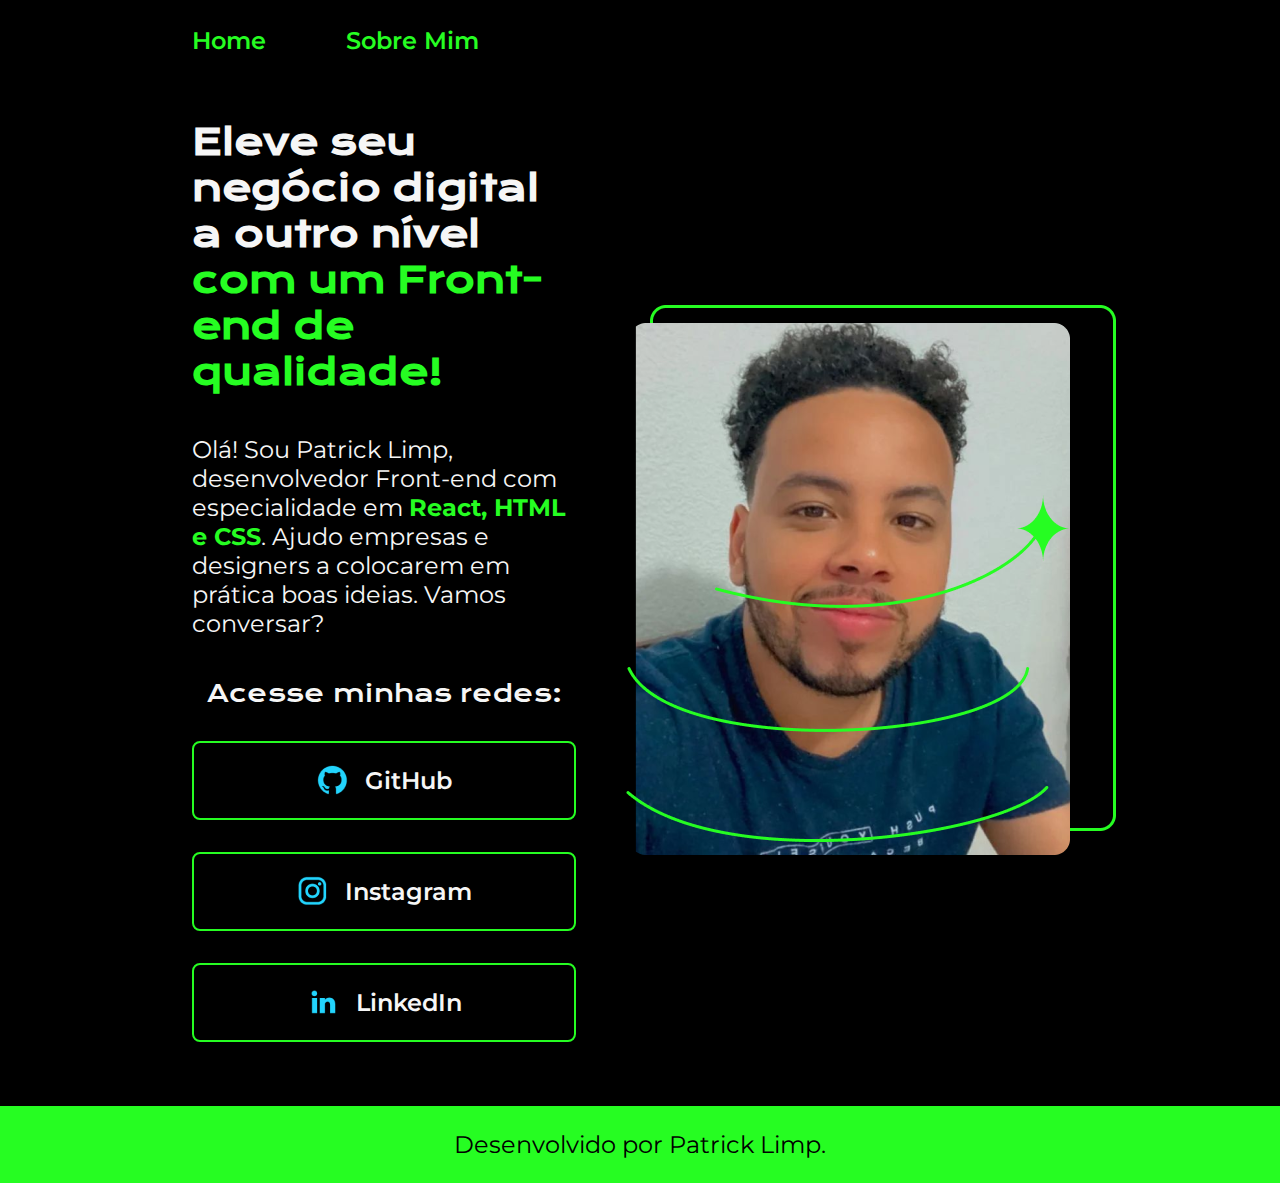
==== index.html @ c58f68d9 "Initial commit" ====
<!DOCTYPE html>
<html lang="pt-br">
<head>
    <meta charset="UTF-8">
    <meta http-equiv="X-UA-Compatible" content="IE=edge">
    <meta name="viewport" content="width=device-width, initial-scale=1.0">
    <title>Portifólio</title>
    <link rel="stylesheet" href="style.css">
</head>
<body>
    <header class="cabecalho">
        <nav class="cabecalho__menu">
            <a class="cabecalho__menu__link" href="index.html">Home</a>
            <a class="cabecalho__menu__link" href="">Sobre Mim</a>
        </nav>
    </header>
    <main class="apresentacao">
        <section class="apresentacao__conteudo">
            <h1 class="apresentacao__conteudo__titulo">Eleve seu negócio digital a outro nível <strong>com um Front-end de qualidade!</strong></h1>
            <p>Olá! Sou Patrick Limp, desenvolvedor Front-end com especialidade em <strong>React, HTML e CSS</strong>. Ajudo empresas e designers a colocarem em prática boas ideias. Vamos conversar?</p>
            <div>
                <h2 class="subtitulo">Acesse minhas redes:</h2>
                <a class="redessociais" href="">
                    <img src="assets/github.png" alt="ícone do github">
                    GitHub
                </a>
                <a class="redessociais" href="">
                    <img src="assets/instagram.png" alt="ícone do instagram">
                    Instagram
                </a>
                <a class="redessociais" href="">
                    <img src="assets/linkedin.png" alt="ícone do linkedin">
                    LinkedIn
                </a>
            </div>
        </section>
        <img src="assets/imagem.png" alt="Foto de Patrick Limp">
    </main>
    <footer class="rodape">
        <p>Desenvolvido por Patrick Limp.</p>
    </footer>
</body>
</html>
---- style.css ----
@import url('https://fonts.googleapis.com/css2?family=Krona+One&family=Parisienne&display=swap');
@import url('https://fonts.googleapis.com/css2?family=Montserrat:wght@400;600&display=swap');

*{
    margin: 0;
    padding: 0;
}

body {
    background-color: black;
    box-sizing: border-box;
    color: #F6F6F6;
    /* height: 100vh; */
}

strong {
    color: #26FD22;
}

.cabecalho {
    padding: 2% 0% 0% 15%;
}

.cabecalho__menu{
    font-family: 'Montserrat', sans-serif;
    font-weight: 600;
    font-size: 24px;
    display: flex;
    gap: 80px;
    
}

.cabecalho__menu__link {
    text-decoration: none;
    color: #26FD22;
}

.apresentacao {
    padding: 5% 15%;
    display: flex;
    align-items: center;
    justify-content: space-between;
    gap: 50px;
    
}

.apresentacao__conteudo {
    width: 615px;
    display: flex;
    flex-direction: column;
    gap: 40px;
}

.apresentacao__conteudo__titulo {
    font-size: 36px;
    font-family: 'Krona One', sans-serif;
}

p {
    font-size: 24px;
    font-family: 'Montserrat', sans-serif;
    
}

div {
    display: flex;
    flex-direction: column;
    justify-content: space-between;
    align-items: center;
    gap: 32px;
}

.subtitulo {
    font-family: 'Krona One', sans-serif;
    font-weight: 400;
    font-size: 24px;
}

.redessociais {
    /* background-color: #26FD22; */
    width: 380px;
    border: 2px solid #26FD22;
    text-align: center;
    display: flex;
    justify-content: center;
    align-items: center;
    gap: 16px;
    border-radius: 8px;
    font-size: 24px;
    padding: 21.5px 0;
    text-decoration: none;
    color: #F6F6F6;
    font-family: 'Montserrat', sans-serif;
    font-weight: 600;
}

a:hover {
    background-color: #272727;
}

.rodape {
    background-color: #26FD22;
    color: #000000;
    padding: 24px;
    text-align: center;
    font-family: 'Montserrat', sans-serif;
    font-size: 24px;
    font-weight: 400;

}
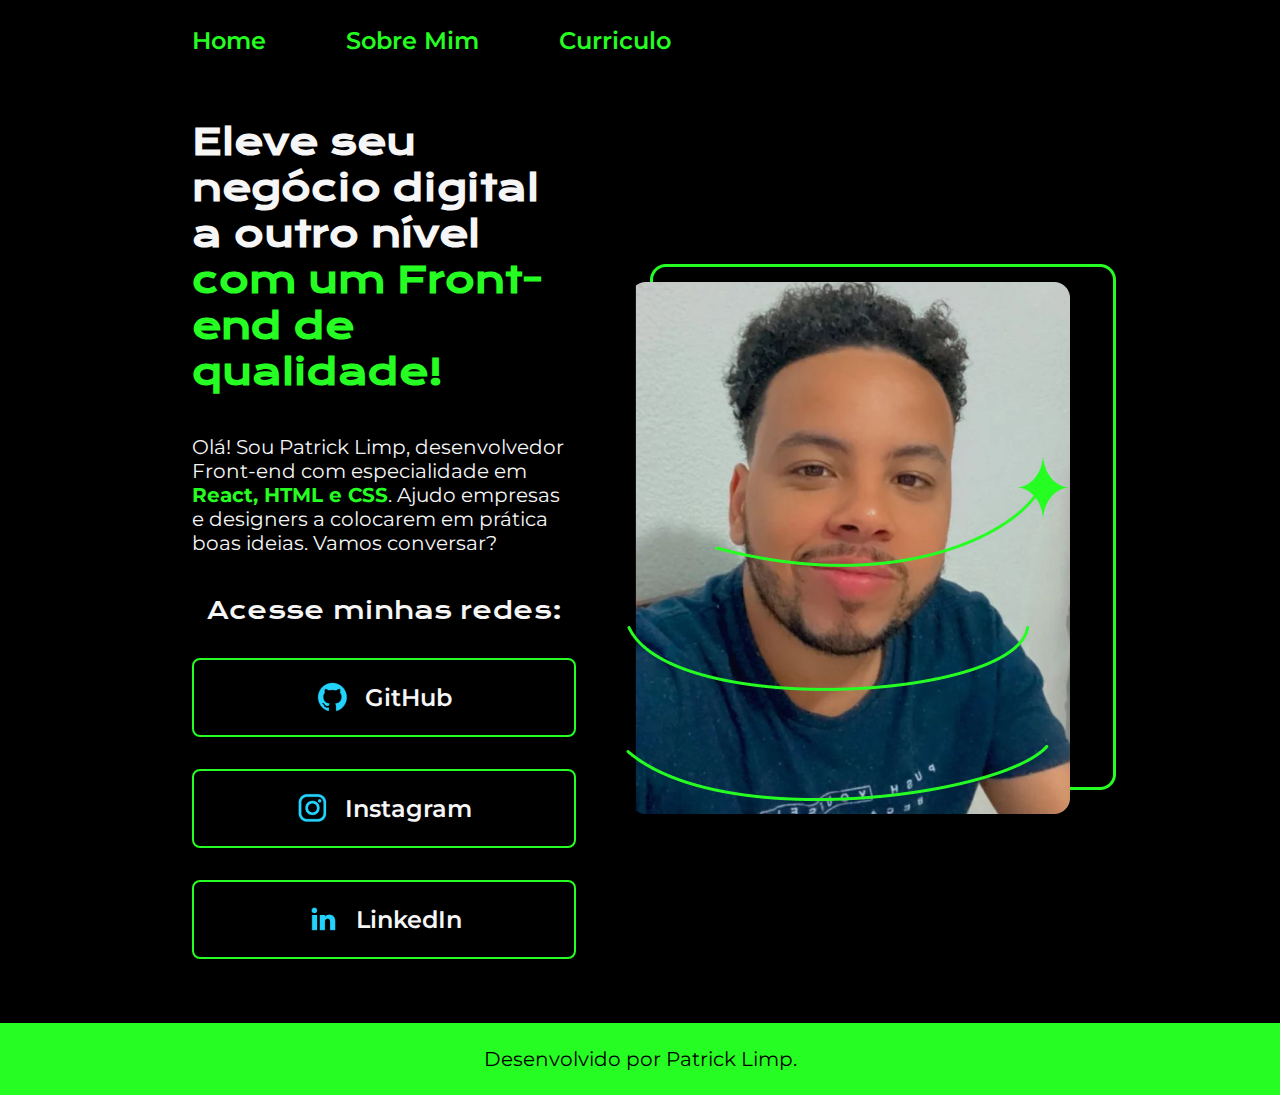
==== commit e4c04f75: "Atualização" ====
--- a/index.html
+++ b/index.html
@@ -4,14 +4,15 @@
     <meta charset="UTF-8">
     <meta http-equiv="X-UA-Compatible" content="IE=edge">
     <meta name="viewport" content="width=device-width, initial-scale=1.0">
-    <title>Portifólio</title>
-    <link rel="stylesheet" href="style.css">
+    <title>Portfólio</title>
+    <link rel="stylesheet" href="estilo/style.css">
 </head>
 <body>
     <header class="cabecalho">
         <nav class="cabecalho__menu">
             <a class="cabecalho__menu__link" href="index.html">Home</a>
-            <a class="cabecalho__menu__link" href="">Sobre Mim</a>
+            <a class="cabecalho__menu__link" href="about.html">Sobre Mim</a>
+            <a class="cabecalho__menu__link" href="curriculo.html">Curriculo</a>
         </nav>
     </header>
     <main class="apresentacao">
--- a/estilo/style.css
+++ b/estilo/style.css
@@ -0,0 +1,110 @@
+@import url('https://fonts.googleapis.com/css2?family=Krona+One&family=Parisienne&display=swap');
+@import url('https://fonts.googleapis.com/css2?family=Montserrat:wght@400;600&display=swap');
+
+*{
+    margin: 0;
+    padding: 0;
+}
+
+body {
+    background-color: black;
+    box-sizing: border-box;
+    color: #F6F6F6;
+    /* height: 100vh; */
+}
+
+strong {
+    color: #26FD22;
+}
+
+.cabecalho {
+    padding: 2% 0% 0% 15%;
+}
+
+.cabecalho__menu{
+    font-family: 'Montserrat', sans-serif;
+    font-weight: 600;
+    font-size: 24px;
+    display: flex;
+    gap: 80px;
+    
+}
+
+.cabecalho__menu__link {
+    text-decoration: none;
+    color: #26FD22;
+}
+
+.apresentacao {
+    padding: 5% 15%;
+    display: flex;
+    align-items: center;
+    justify-content: space-between;
+    gap: 50px;
+    
+}
+
+.apresentacao__conteudo {
+    width: 615px;
+    display: flex;
+    flex-direction: column;
+    gap: 40px;
+}
+
+.apresentacao__conteudo__titulo {
+    font-size: 36px;
+    font-family: 'Krona One', sans-serif;
+}
+
+p {
+    font-size: 20px;
+    font-family: 'Montserrat', sans-serif;
+    
+}
+
+div {
+    display: flex;
+    flex-direction: column;
+    justify-content: space-between;
+    align-items: center;
+    gap: 32px;
+}
+
+.subtitulo {
+    font-family: 'Krona One', sans-serif;
+    font-weight: 400;
+    font-size: 24px;
+}
+
+.redessociais {
+    /* background-color: #26FD22; */
+    width: 380px;
+    border: 2px solid #26FD22;
+    text-align: center;
+    display: flex;
+    justify-content: center;
+    align-items: center;
+    gap: 16px;
+    border-radius: 8px;
+    font-size: 24px;
+    padding: 21.5px 0;
+    text-decoration: none;
+    color: #F6F6F6;
+    font-family: 'Montserrat', sans-serif;
+    font-weight: 600;
+}
+
+a:hover {
+    background-color: #272727;
+}
+
+.rodape {
+    background-color: #26FD22;
+    color: #000000;
+    padding: 24px;
+    text-align: center;
+    font-family: 'Montserrat', sans-serif;
+    font-size: 24px;
+    font-weight: 400;
+
+}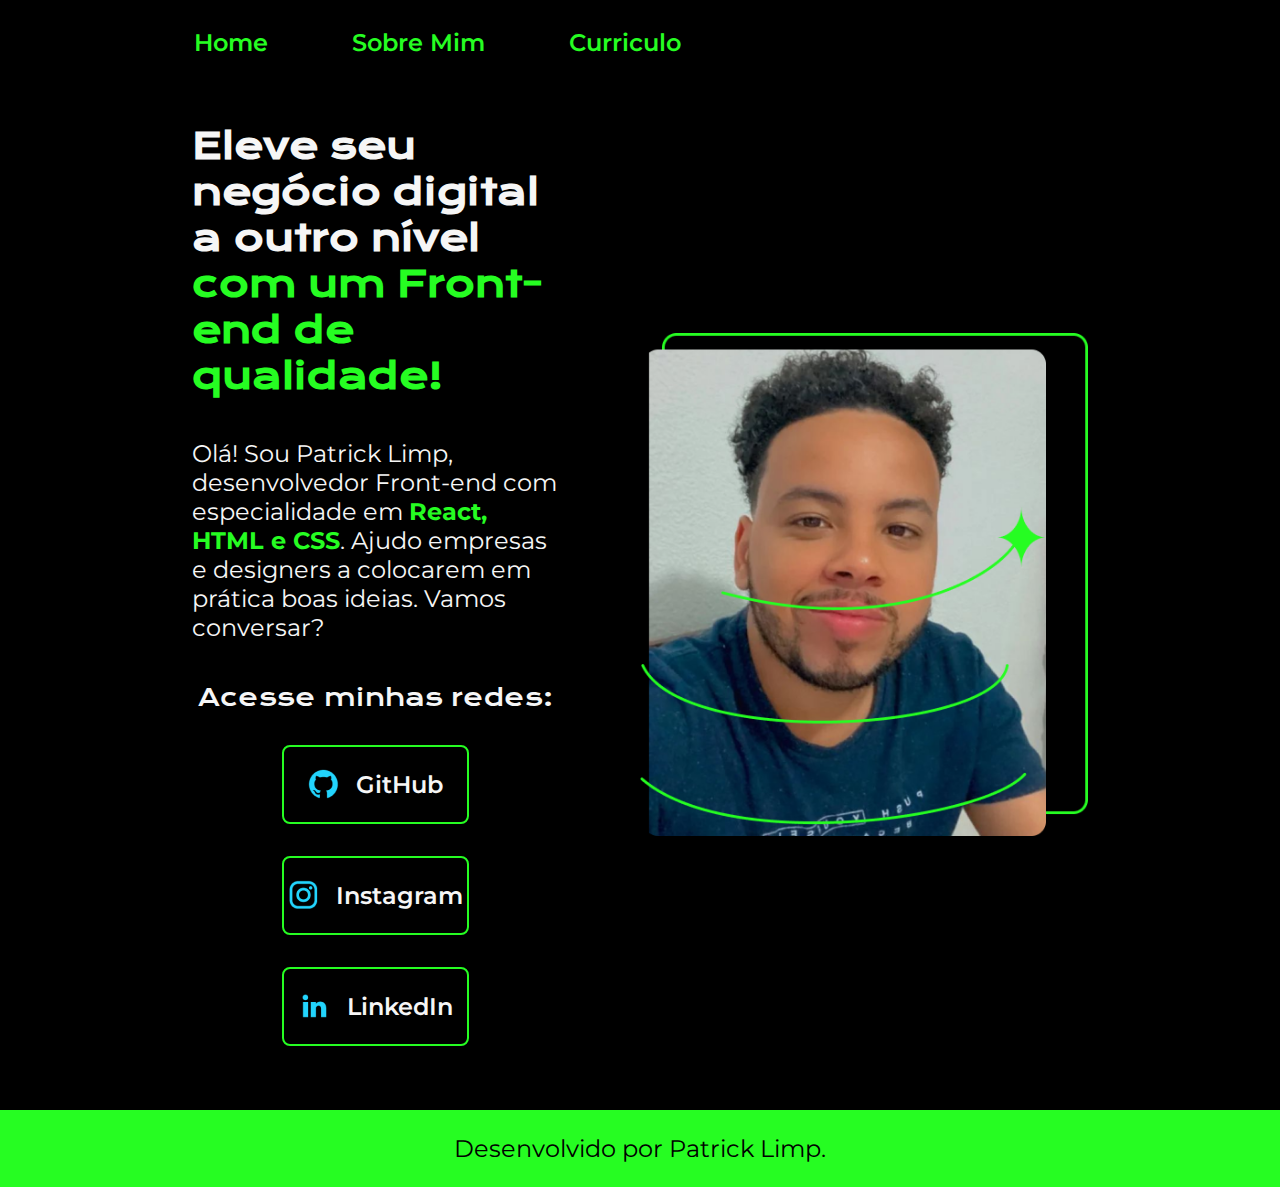
==== commit 12b84b88: "Responsividade" ====
--- a/index.html
+++ b/index.html
@@ -9,17 +9,17 @@
 </head>
 <body>
     <header class="cabecalho">
-        <nav class="cabecalho__menu">
-            <a class="cabecalho__menu__link" href="index.html">Home</a>
-            <a class="cabecalho__menu__link" href="about.html">Sobre Mim</a>
-            <a class="cabecalho__menu__link" href="curriculo.html">Curriculo</a>
+        <nav class="menu">
+            <a class="menu__link" href="index.html">Home</a>
+            <a class="menu__link" href="about.html">Sobre Mim</a>
+            <a class="menu__link" href="curriculo.html">Curriculo</a>
         </nav>
     </header>
     <main class="apresentacao">
         <section class="apresentacao__conteudo">
-            <h1 class="apresentacao__conteudo__titulo">Eleve seu negócio digital a outro nível <strong>com um Front-end de qualidade!</strong></h1>
-            <p>Olá! Sou Patrick Limp, desenvolvedor Front-end com especialidade em <strong>React, HTML e CSS</strong>. Ajudo empresas e designers a colocarem em prática boas ideias. Vamos conversar?</p>
-            <div>
+            <h1 class="titulo">Eleve seu negócio digital a outro nível <strong class="destaque">com um Front-end de qualidade!</strong></h1>
+            <p>Olá! Sou Patrick Limp, desenvolvedor Front-end com especialidade em <strong class="destaque">React, HTML e CSS</strong>. Ajudo empresas e designers a colocarem em prática boas ideias. Vamos conversar?</p>
+            <div class="boxredes">
                 <h2 class="subtitulo">Acesse minhas redes:</h2>
                 <a class="redessociais" href="">
                     <img src="assets/github.png" alt="ícone do github">
@@ -35,7 +35,7 @@
                 </a>
             </div>
         </section>
-        <img src="assets/imagem.png" alt="Foto de Patrick Limp">
+        <img class="imagem" src="assets/imagem.png" alt="Foto de Patrick Limp">
     </main>
     <footer class="rodape">
         <p>Desenvolvido por Patrick Limp.</p>
--- a/estilo/style.css
+++ b/estilo/style.css
@@ -1,5 +1,16 @@
 @import url('https://fonts.googleapis.com/css2?family=Krona+One&family=Parisienne&display=swap');
 @import url('https://fonts.googleapis.com/css2?family=Montserrat:wght@400;600&display=swap');
+
+:root{
+    --cor-primaria: #000000;
+    --cor-secundaria: #f6f6f6;
+    --cor-terciaria: #26fd22;
+    --cor-hover: #272727;
+
+    --fonte-primaria: 'Montserrat', sans-serif;
+    --fonte-secundaria: 'Krona One', sans-serif;
+}
+
 
 *{
     margin: 0;
@@ -7,32 +18,33 @@
 }
 
 body {
-    background-color: black;
+    background-color: var(--cor-primaria);
     box-sizing: border-box;
-    color: #F6F6F6;
+    color: var(--cor-secundaria);
+    font-family: var(--fonte-primaria);
     /* height: 100vh; */
 }
 
-strong {
-    color: #26FD22;
+.destaque {
+    color: var(--cor-terciaria)
 }
 
 .cabecalho {
     padding: 2% 0% 0% 15%;
 }
 
-.cabecalho__menu{
-    font-family: 'Montserrat', sans-serif;
+.menu{
     font-weight: 600;
-    font-size: 24px;
+    font-size: 1.5rem;
     display: flex;
     gap: 80px;
     
 }
 
-.cabecalho__menu__link {
+.menu__link {
     text-decoration: none;
-    color: #26FD22;
+    color: var(--cor-terciaria);
+    padding: 2px;
 }
 
 .apresentacao {
@@ -40,29 +52,28 @@
     display: flex;
     align-items: center;
     justify-content: space-between;
-    gap: 50px;
+    gap: 82px;
     
 }
 
 .apresentacao__conteudo {
-    width: 615px;
+    width: 50%;
     display: flex;
     flex-direction: column;
     gap: 40px;
 }
 
-.apresentacao__conteudo__titulo {
-    font-size: 36px;
-    font-family: 'Krona One', sans-serif;
+.titulo {
+    font-size: 2.25rem;
+    font-family: var(--fonte-secundaria);
 }
 
 p {
-    font-size: 20px;
-    font-family: 'Montserrat', sans-serif;
+    font-size: 1.5rem;
     
 }
 
-div {
+.boxredes {
     display: flex;
     flex-direction: column;
     justify-content: space-between;
@@ -71,40 +82,98 @@
 }
 
 .subtitulo {
-    font-family: 'Krona One', sans-serif;
+    font-family: var(--fonte-secundaria);
     font-weight: 400;
-    font-size: 24px;
+    font-size: 1.5rem;
 }
 
 .redessociais {
     /* background-color: #26FD22; */
-    width: 380px;
-    border: 2px solid #26FD22;
+    width: 50%;
+    border: 2px solid var(--cor-terciaria);
     text-align: center;
     display: flex;
     justify-content: center;
     align-items: center;
     gap: 16px;
     border-radius: 8px;
-    font-size: 24px;
+    font-size: 1.5rem;
     padding: 21.5px 0;
     text-decoration: none;
-    color: #F6F6F6;
-    font-family: 'Montserrat', sans-serif;
+    color: var(--cor-secundaria);
     font-weight: 600;
 }
 
 a:hover {
-    background-color: #272727;
+    background-color: var(--cor-hover);
+    border-radius: 8px;
+}
+
+.imagem {
+    width: 50%;
 }
 
 .rodape {
-    background-color: #26FD22;
-    color: #000000;
+    background-color: var(--cor-terciaria);
+    color: var(--cor-primaria);
     padding: 24px;
     text-align: center;
-    font-family: 'Montserrat', sans-serif;
-    font-size: 24px;
+    font-size: 1.5rem;
     font-weight: 400;
 
+}
+
+@media (max-width: 1024px){
+    
+    .cabecalho {
+        padding: 10%;
+
+    }
+    
+
+    .menu {
+        justify-content: center;
+        
+    }
+
+    
+    
+    .apresentacao {
+        flex-direction: column-reverse;
+        padding: 5%;
+    }
+
+    .apresentacao__conteudo {
+        width: auto;
+    }
+
+    .imagem {
+        width: 75%;
+    }
+
+    .redessociais {
+        font-size: 1rem;
+        
+    }
+
+    .rodape {
+        width: auto;
+        font-size: 1rem;
+    }
+}
+
+@media (max-width: 700px) {
+   
+    .menu__link{
+        font-size: 1rem;
+    }
+
+    .rodape {
+        width: auto;
+        font-size: 1rem;
+    }
+
+    .redessociais {
+        font-size: 1rem;
+    }
 }